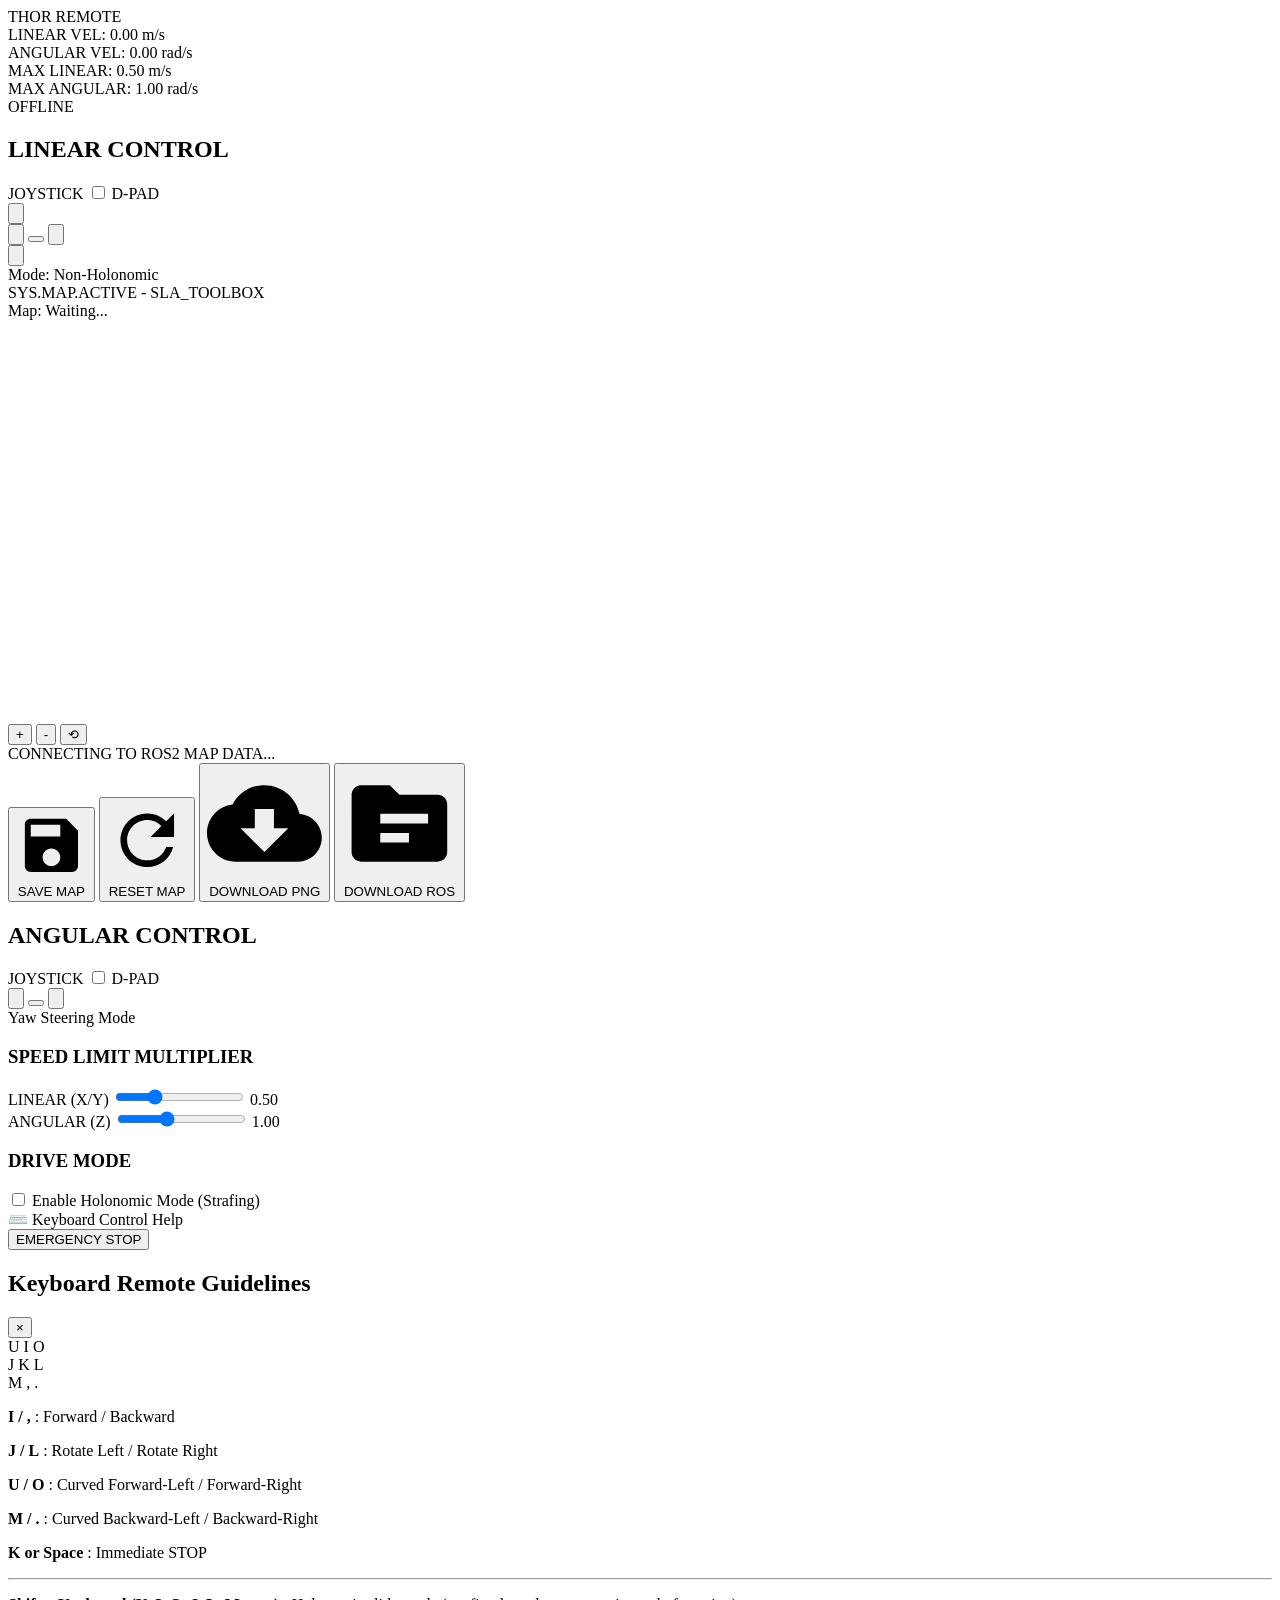
==== src/wheeltec_web_teleop/templates/index.html @ 2f796401 "* 新增一個 Web 介面，用於手動建圖的控制及查看" ====
<!DOCTYPE html>
<html lang="en">
<head>
    <meta charset="UTF-8">
    <meta name="viewport" content="width=device-width, initial-scale=1.0, maximum-scale=1.0, user-scalable=no">
    <title>Thor Robot Controller</title>
    <!-- Google Fonts for premium futuristic aesthetics -->
    <link rel="preconnect" href="https://fonts.googleapis.com">
    <link rel="preconnect" href="https://fonts.gstatic.com" crossorigin>
    <link href="https://fonts.googleapis.com/css2?family=Inter:wght@300;400;600;700&family=Orbitron:wght@400;700;900&display=swap" rel="stylesheet">
    <link rel="stylesheet" href="/static/css/style.css">
</head>
<body>
    <div class="stars-bg"></div>
    
    <div class="app-container">
        <!-- HEADER / TELEMETRY HUD -->
        <header class="hud-header">
            <div class="hud-logo">
                <span class="logo-accent">THOR</span> REMOTE
            </div>
            
            <div class="hud-telemetry">
                <div class="tel-item">
                    <span class="tel-label">LINEAR VEL:</span>
                    <span class="tel-value" id="val-vx">0.00 m/s</span>
                </div>
                <div class="tel-item">
                    <span class="tel-label">ANGULAR VEL:</span>
                    <span class="tel-value" id="val-wz">0.00 rad/s</span>
                </div>
                <div class="tel-item">
                    <span class="tel-label">MAX LINEAR:</span>
                    <span class="tel-value text-cyan" id="val-limit-linear">0.50 m/s</span>
                </div>
                <div class="tel-item">
                    <span class="tel-label">MAX ANGULAR:</span>
                    <span class="tel-value text-purple" id="val-limit-angular">1.00 rad/s</span>
                </div>
            </div>

            <div class="hud-status">
                <div class="status-indicator offline" id="status-dot"></div>
                <span class="status-text" id="status-text">OFFLINE</span>
            </div>
        </header>

        <!-- MAIN DUAL-GRIP PANEL -->
        <main class="remote-grid">
            <!-- LEFT GRIP (LINEAR CONTROLLER) -->
            <section class="grip-panel left-grip">
                <div class="grip-header">
                    <h2>LINEAR CONTROL</h2>
                    <div class="control-switch-container">
                        <label class="switch-label">JOYSTICK</label>
                        <label class="toggle-switch">
                            <input type="checkbox" id="toggle-left-control">
                            <span class="slider"></span>
                        </label>
                        <label class="switch-label">D-PAD</label>
                    </div>
                </div>

                <div class="controller-viewport">
                    <!-- Joystick Container -->
                    <div class="joystick-wrapper" id="left-joystick-container">
                        <div class="joystick-ring">
                            <div class="joystick-handle" id="left-joystick-handle"></div>
                            <div class="axis-guide x-axis"></div>
                            <div class="axis-guide y-axis"></div>
                        </div>
                    </div>

                    <!-- Button D-Pad Container (Hidden by default) -->
                    <div class="dpad-wrapper hidden" id="left-dpad">
                        <div class="dpad-grid">
                            <div></div>
                            <button class="dpad-btn btn-up" id="btn-linear-forward" title="Forward">
                                <svg viewBox="0 0 24 24"><path d="M7 14l5-5 5 5z"/></svg>
                            </button>
                            <div></div>
                            
                            <button class="dpad-btn btn-left" id="btn-linear-left" title="Strafe Left">
                                <svg viewBox="0 0 24 24"><path d="M14 7l-5 5 5 5z"/></svg>
                            </button>
                            <button class="dpad-btn btn-center" id="btn-linear-stop" title="Stop">
                                <div class="stop-inner"></div>
                            </button>
                            <button class="dpad-btn btn-right" id="btn-linear-right" title="Strafe Right">
                                <svg viewBox="0 0 24 24"><path d="M10 17l5-5-5-5z"/></svg>
                            </button>
                            
                            <div></div>
                            <button class="dpad-btn btn-down" id="btn-linear-backward" title="Backward">
                                <svg viewBox="0 0 24 24"><path d="M7 10l5 5 5-5z"/></svg>
                            </button>
                            <div></div>
                        </div>
                    </div>
                </div>
                <div class="grip-footer">
                    <span class="sub-label" id="left-mode-indicator">Mode: Non-Holonomic</span>
                </div>
            </section>

            <!-- CENTER MONITOR (MAP SCREEN) -->
            <section class="monitor-panel">
                <div class="monitor-screen">
                    <div class="scanlines"></div>
                    <div class="monitor-header-bar">
                        <span class="terminal-text">SYS.MAP.ACTIVE - SLA_TOOLBOX</span>
                        <div class="monitor-resolution" id="map-telemetry">Map: Waiting...</div>
                    </div>
                    
                    <div class="map-container">
                        <canvas id="map-canvas" width="400" height="400"></canvas>
                        <div class="map-overlay-grid"></div>
                        <div class="map-controls">
                            <button class="map-ctrl-btn" id="btn-zoom-in" title="Zoom In">+</button>
                            <button class="map-ctrl-btn" id="btn-zoom-out" title="Zoom Out">-</button>
                            <button class="map-ctrl-btn" id="btn-zoom-reset" title="Reset View">⟲</button>
                        </div>
                        <div class="map-loading" id="map-placeholder">
                            <div class="radar-sweep"></div>
                            <span class="pulse-text">CONNECTING TO ROS2 MAP DATA...</span>
                        </div>
                    </div>

                    <div class="monitor-actions">
                        <button class="action-btn" id="btn-save-robot" title="Save map on robot storage">
                            <svg viewBox="0 0 24 24" class="icon"><path d="M17 3H5c-1.11 0-2 .9-2 2v14c0 1.1.89 2 2 2h14c1.1 0 2-.9 2-2V7l-4-4zm-5 16c-1.66 0-3-1.34-3-3s1.34-3 3-3 3 1.34 3 3-1.34 3-3 3zm3-10H5V5h10v4z"/></svg>
                            SAVE MAP
                        </button>
                        <button class="action-btn btn-danger-hover" id="btn-reset-map" title="Reset SLAM mapping database">
                            <svg viewBox="0 0 24 24" class="icon"><path d="M17.65 6.35C16.2 4.9 14.21 4 12 4c-4.42 0-7.99 3.58-7.99 8s3.57 8 7.99 8c3.73 0 6.84-2.55 7.73-6h-2.08c-.82 2.33-3.04 4-5.65 4-3.31 0-6-2.69-6-6s2.69-6 6-6c1.66 0 3.14.69 4.22 1.78L13 11h7V4l-2.35 2.35z"/></svg>
                            RESET MAP
                        </button>
                        <button class="action-btn" id="btn-download-png" title="Download map as PNG file">
                            <svg viewBox="0 0 24 24" class="icon"><path d="M19.35 10.04C18.67 6.59 15.64 4 12 4 9.11 4 6.6 5.64 5.35 8.04 2.34 8.36 0 10.91 0 14c0 3.31 2.69 6 6 6h13c2.76 0 5-2.24 5-5 0-2.64-2.05-4.78-4.65-4.96zM17 13l-5 5-5-5h3V9h4v4h3z"/></svg>
                            DOWNLOAD PNG
                        </button>
                        <button class="action-btn" id="btn-download-ros" title="Download ROS Map configuration ZIP">
                            <svg viewBox="0 0 24 24" class="icon"><path d="M20 6h-8l-2-2H4c-1.11 0-1.99.89-1.99 2L2 18c0 1.11.89 2 2 2h16c1.11 0 2-.89 2-2V8c0-1.11-.89-2-2-2zm-6 10H8v-2h6v2zm4-4H8v-2h10v2z"/></svg>
                            DOWNLOAD ROS
                        </button>
                    </div>
                </div>
            </section>

            <!-- RIGHT GRIP (ANGULAR CONTROLLER) -->
            <section class="grip-panel right-grip">
                <div class="grip-header">
                    <h2>ANGULAR CONTROL</h2>
                    <div class="control-switch-container">
                        <label class="switch-label">JOYSTICK</label>
                        <label class="toggle-switch">
                            <input type="checkbox" id="toggle-right-control">
                            <span class="slider"></span>
                        </label>
                        <label class="switch-label">D-PAD</label>
                    </div>
                </div>

                <div class="controller-viewport">
                    <!-- Joystick Container -->
                    <div class="joystick-wrapper" id="right-joystick-container">
                        <div class="joystick-ring">
                            <div class="joystick-handle" id="right-joystick-handle"></div>
                            <div class="axis-guide x-axis"></div>
                            <div class="axis-guide y-axis"></div>
                        </div>
                    </div>

                    <!-- Button D-Pad Container (Hidden by default) -->
                    <div class="dpad-wrapper hidden" id="right-dpad">
                        <div class="dpad-grid">
                            <div></div>
                            <div></div>
                            <div></div>
                            
                            <button class="dpad-btn btn-left" id="btn-turn-left" title="Rotate Left">
                                <svg viewBox="0 0 24 24"><path d="M12.5 8c-2.65 0-5.05 1-6.9 2.6L2 7v9h9l-3.62-3.62c1.39-1.16 3.16-1.88 5.12-1.88 3.54 0 6.55 2.31 7.6 5.5l2.37-.78C21.08 11.03 17.15 8 12.5 8z"/></svg>
                            </button>
                            <button class="dpad-btn btn-center" id="btn-angular-stop" title="Stop rotation">
                                <div class="stop-inner"></div>
                            </button>
                            <button class="dpad-btn btn-right" id="btn-turn-right" title="Rotate Right">
                                <svg viewBox="0 0 24 24"><path d="M18.4 10.6C16.55 9 14.15 8 11.5 8c-4.65 0-8.58 3.03-9.96 7.22L3.9 16c1.05-3.19 4.05-5.5 7.6-5.5 1.95 0 3.73.72 5.12 1.88L13 16h9V7l-3.6 3.6z"/></svg>
                            </button>
                            
                            <div></div>
                            <div></div>
                            <div></div>
                        </div>
                    </div>
                </div>
                <div class="grip-footer">
                    <span class="sub-label">Yaw Steering Mode</span>
                </div>
            </section>
        </main>

        <!-- SETTINGS / EXTRA CONFIGURE SECTION -->
        <footer class="control-footer">
            <div class="footer-card card-sliders">
                <h3>SPEED LIMIT MULTIPLIER</h3>
                <div class="slider-row">
                    <label>LINEAR (X/Y)</label>
                    <input type="range" id="slider-linear" min="0.1" max="1.5" step="0.05" value="0.5">
                    <span class="slider-val" id="val-slider-linear">0.50</span>
                </div>
                <div class="slider-row">
                    <label>ANGULAR (Z)</label>
                    <input type="range" id="slider-angular" min="0.1" max="2.5" step="0.05" value="1.0">
                    <span class="slider-val" id="val-slider-angular">1.00</span>
                </div>
            </div>

            <div class="footer-card card-modes">
                <h3>DRIVE MODE</h3>
                <div class="mode-toggles">
                    <label class="checkbox-container">
                        <input type="checkbox" id="check-holonomic">
                        <span class="checkmark"></span>
                        Enable Holonomic Mode (Strafing)
                    </label>
                </div>
                <div class="help-section">
                    <span class="help-toggle" id="help-toggle">⌨️ Keyboard Control Help</span>
                </div>
            </div>

            <div class="footer-card card-estop">
                <button class="estop-btn" id="btn-estop">
                    <span>EMERGENCY</span>
                    <span>STOP</span>
                </button>
            </div>
        </footer>
    </div>

    <!-- Keyboard help modal -->
    <div class="modal-overlay hidden" id="help-modal">
        <div class="modal-content">
            <div class="modal-header">
                <h2>Keyboard Remote Guidelines</h2>
                <button class="close-btn" id="modal-close">&times;</button>
            </div>
            <div class="modal-body">
                <div class="kbd-layout">
                    <div class="kbd-row">
                        <span class="kbd-key">U</span>
                        <span class="kbd-key">I</span>
                        <span class="kbd-key">O</span>
                    </div>
                    <div class="kbd-row">
                        <span class="kbd-key">J</span>
                        <span class="kbd-key">K</span>
                        <span class="kbd-key">L</span>
                    </div>
                    <div class="kbd-row">
                        <span class="kbd-key">M</span>
                        <span class="kbd-key">,</span>
                        <span class="kbd-key">.</span>
                    </div>
                </div>
                <div class="kbd-details">
                    <p><strong>I / ,</strong> : Forward / Backward</p>
                    <p><strong>J / L</strong> : Rotate Left / Rotate Right</p>
                    <p><strong>U / O</strong> : Curved Forward-Left / Forward-Right</p>
                    <p><strong>M / .</strong> : Curved Backward-Left / Backward-Right</p>
                    <p><strong>K or Space</strong> : Immediate STOP</p>
                    <hr>
                    <p><strong>Shift + Keyboard (U, I, O, J, L, M, &lt;, &gt;)</strong> : Holonomic slide mode (strafing lateral movement instead of rotating)</p>
                </div>
            </div>
        </div>
    </div>
    
    <script src="/static/js/app.js"></script>
</body>
</html>
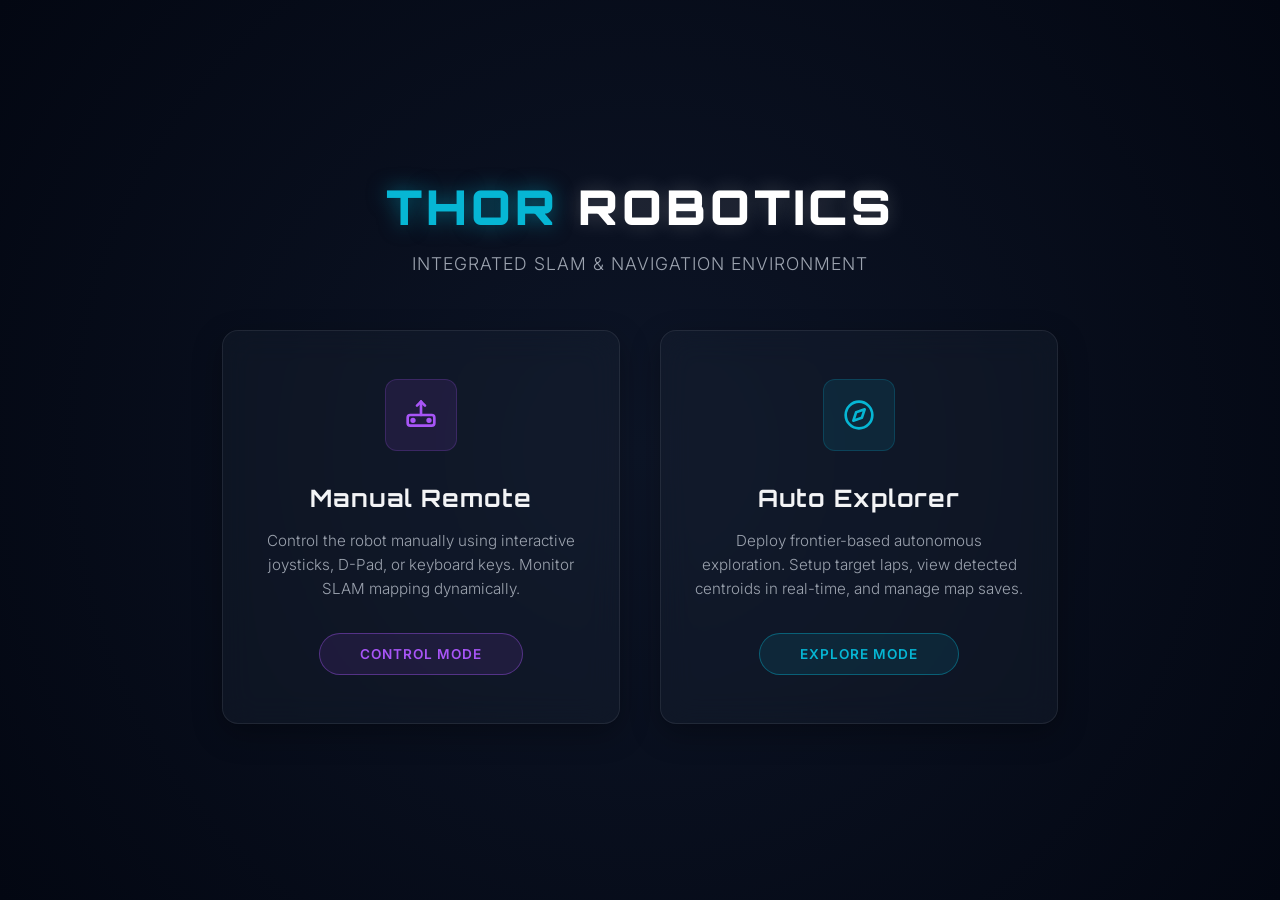
==== commit 11f1025b: "建立模擬遙控的頁面" ====
--- a/src/wheeltec_web_teleop/templates/index.html
+++ b/src/wheeltec_web_teleop/templates/index.html
@@ -2,281 +2,215 @@
 <html lang="en">
 <head>
     <meta charset="UTF-8">
-    <meta name="viewport" content="width=device-width, initial-scale=1.0, maximum-scale=1.0, user-scalable=no">
-    <title>Thor Robot Controller</title>
-    <!-- Google Fonts for premium futuristic aesthetics -->
+    <meta name="viewport" content="width=device-width, initial-scale=1.0">
+    <title>Thor Robot Portal</title>
+    <!-- Google Fonts -->
     <link rel="preconnect" href="https://fonts.googleapis.com">
     <link rel="preconnect" href="https://fonts.gstatic.com" crossorigin>
-    <link href="https://fonts.googleapis.com/css2?family=Inter:wght@300;400;600;700&family=Orbitron:wght@400;700;900&display=swap" rel="stylesheet">
+    <link href="https://fonts.googleapis.com/css2?family=Inter:wght@300;400;600;700&family=Orbitron:wght@500;700;900&display=swap" rel="stylesheet" media="print" onload="this.media='all'">
     <link rel="stylesheet" href="/static/css/style.css">
+    <style>
+        body {
+            margin: 0;
+            padding: 0;
+            min-height: 100vh;
+            display: flex;
+            justify-content: center;
+            align-items: center;
+            font-family: 'Inter', sans-serif;
+            background: radial-gradient(circle at center, #0d1527 0%, #030712 100%);
+            color: #f3f4f6;
+            overflow: hidden;
+        }
+        .portal-container {
+            position: relative;
+            z-index: 10;
+            width: 100%;
+            max-width: 900px;
+            padding: 2rem;
+            box-sizing: border-box;
+            text-align: center;
+        }
+        .portal-header {
+            margin-bottom: 3.5rem;
+        }
+        .portal-logo {
+            font-family: 'Orbitron', sans-serif;
+            font-size: 3rem;
+            font-weight: 900;
+            letter-spacing: 4px;
+            color: #ffffff;
+            text-shadow: 0 0 20px rgba(255, 255, 255, 0.2);
+            margin: 0;
+        }
+        .portal-logo span {
+            color: #06b6d4; /* cyan */
+            text-shadow: 0 0 20px rgba(6, 182, 212, 0.5);
+        }
+        .portal-subtitle {
+            font-size: 1.1rem;
+            color: #9ca3af;
+            margin-top: 1rem;
+            letter-spacing: 1px;
+            font-weight: 300;
+        }
+        .portal-grid {
+            display: grid;
+            grid-template-columns: repeat(auto-fit, minmax(360px, 1fr));
+            gap: 2.5rem;
+            margin-top: 2rem;
+        }
+        .portal-card {
+            background: rgba(30, 41, 59, 0.3);
+            backdrop-filter: blur(16px);
+            -webkit-backdrop-filter: blur(16px);
+            border: 1px solid rgba(255, 255, 255, 0.08);
+            border-radius: 16px;
+            padding: 3rem 2rem;
+            text-decoration: none;
+            color: inherit;
+            transition: all 0.4s cubic-bezier(0.16, 1, 0.3, 1);
+            display: flex;
+            flex-direction: column;
+            align-items: center;
+            position: relative;
+            overflow: hidden;
+            box-shadow: 0 10px 30px rgba(0, 0, 0, 0.3);
+        }
+        .portal-card::before {
+            content: '';
+            position: absolute;
+            top: 0;
+            left: 0;
+            width: 100%;
+            height: 100%;
+            background: linear-gradient(180deg, rgba(255, 255, 255, 0.05) 0%, rgba(255, 255, 255, 0) 100%);
+            opacity: 0;
+            transition: opacity 0.4s ease;
+        }
+        .portal-card:hover {
+            transform: translateY(-8px);
+            border-color: rgba(6, 182, 212, 0.4);
+            box-shadow: 0 20px 40px rgba(6, 182, 212, 0.15);
+        }
+        .portal-card:hover::before {
+            opacity: 1;
+        }
+        .portal-card.teleop-card:hover {
+            border-color: rgba(168, 85, 247, 0.4); /* purple */
+            box-shadow: 0 20px 40px rgba(168, 85, 247, 0.15);
+        }
+        .card-icon {
+            width: 70px;
+            height: 70px;
+            border-radius: 12px;
+            display: flex;
+            justify-content: center;
+            align-items: center;
+            margin-bottom: 2rem;
+            background: rgba(6, 182, 212, 0.1);
+            border: 1px solid rgba(6, 182, 212, 0.2);
+            color: #06b6d4;
+            transition: all 0.4s ease;
+        }
+        .teleop-card .card-icon {
+            background: rgba(168, 85, 247, 0.1);
+            border: 1px solid rgba(168, 85, 247, 0.2);
+            color: #a855f7;
+        }
+        .portal-card:hover .card-icon {
+            transform: scale(1.1);
+            background: #06b6d4;
+            color: #0f172a;
+            box-shadow: 0 0 20px rgba(6, 182, 212, 0.4);
+        }
+        .portal-card.teleop-card:hover .card-icon {
+            background: #a855f7;
+            color: #0f172a;
+            box-shadow: 0 0 20px rgba(168, 85, 247, 0.4);
+        }
+        .card-title {
+            font-family: 'Orbitron', sans-serif;
+            font-size: 1.5rem;
+            font-weight: 700;
+            margin: 0 0 1rem 0;
+            letter-spacing: 1px;
+        }
+        .card-desc {
+            font-size: 0.95rem;
+            color: #9ca3af;
+            line-height: 1.6;
+            margin: 0 0 2rem 0;
+            font-weight: 300;
+        }
+        .enter-btn {
+            padding: 0.75rem 2.5rem;
+            border-radius: 30px;
+            font-weight: 600;
+            letter-spacing: 1px;
+            text-transform: uppercase;
+            font-size: 0.85rem;
+            border: 1px solid rgba(6, 182, 212, 0.4);
+            background: rgba(6, 182, 212, 0.1);
+            color: #06b6d4;
+            transition: all 0.3s ease;
+        }
+        .teleop-card .enter-btn {
+            border-color: rgba(168, 85, 247, 0.4);
+            background: rgba(168, 85, 247, 0.1);
+            color: #a855f7;
+        }
+        .portal-card:hover .enter-btn {
+            background: #06b6d4;
+            color: #0f172a;
+            box-shadow: 0 4px 15px rgba(6, 182, 212, 0.3);
+        }
+        .portal-card.teleop-card:hover .enter-btn {
+            background: #a855f7;
+            color: #0f172a;
+            box-shadow: 0 4px 15px rgba(168, 85, 247, 0.3);
+        }
+    </style>
 </head>
 <body>
     <div class="stars-bg"></div>
-    
-    <div class="app-container">
-        <!-- HEADER / TELEMETRY HUD -->
-        <header class="hud-header">
-            <div class="hud-logo">
-                <span class="logo-accent">THOR</span> REMOTE
-            </div>
-            
-            <div class="hud-telemetry">
-                <div class="tel-item">
-                    <span class="tel-label">LINEAR VEL:</span>
-                    <span class="tel-value" id="val-vx">0.00 m/s</span>
-                </div>
-                <div class="tel-item">
-                    <span class="tel-label">ANGULAR VEL:</span>
-                    <span class="tel-value" id="val-wz">0.00 rad/s</span>
-                </div>
-                <div class="tel-item">
-                    <span class="tel-label">MAX LINEAR:</span>
-                    <span class="tel-value text-cyan" id="val-limit-linear">0.50 m/s</span>
-                </div>
-                <div class="tel-item">
-                    <span class="tel-label">MAX ANGULAR:</span>
-                    <span class="tel-value text-purple" id="val-limit-angular">1.00 rad/s</span>
-                </div>
-            </div>
-
-            <div class="hud-status">
-                <div class="status-indicator offline" id="status-dot"></div>
-                <span class="status-text" id="status-text">OFFLINE</span>
-            </div>
+    <div class="portal-container">
+        <header class="portal-header">
+            <h1 class="portal-logo"><span>THOR</span> ROBOTICS</h1>
+            <div class="portal-subtitle">INTEGRATED SLAM & NAVIGATION ENVIRONMENT</div>
         </header>
 
-        <!-- MAIN DUAL-GRIP PANEL -->
-        <main class="remote-grid">
-            <!-- LEFT GRIP (LINEAR CONTROLLER) -->
-            <section class="grip-panel left-grip">
-                <div class="grip-header">
-                    <h2>LINEAR CONTROL</h2>
-                    <div class="control-switch-container">
-                        <label class="switch-label">JOYSTICK</label>
-                        <label class="toggle-switch">
-                            <input type="checkbox" id="toggle-left-control">
-                            <span class="slider"></span>
-                        </label>
-                        <label class="switch-label">D-PAD</label>
-                    </div>
+        <div class="portal-grid">
+            <!-- MANUAL TELEOP CARD -->
+            <a href="/teleop" class="portal-card teleop-card">
+                <div class="card-icon">
+                    <svg width="32" height="32" viewBox="0 0 24 24" fill="none" stroke="currentColor" stroke-width="2" stroke-linecap="round" stroke-linejoin="round">
+                        <rect x="2" y="12" width="20" height="8" rx="2" ry="2"></rect>
+                        <path d="M12 2v10"></path>
+                        <path d="M12 2l-3 3"></path>
+                        <path d="M12 2l3 3"></path>
+                        <circle cx="6" cy="16" r="1"></circle>
+                        <circle cx="18" cy="16" r="1"></circle>
+                    </svg>
                 </div>
+                <h2 class="card-title">Manual Remote</h2>
+                <p class="card-desc">Control the robot manually using interactive joysticks, D-Pad, or keyboard keys. Monitor SLAM mapping dynamically.</p>
+                <div class="enter-btn">Control Mode</div>
+            </a>
 
-                <div class="controller-viewport">
-                    <!-- Joystick Container -->
-                    <div class="joystick-wrapper" id="left-joystick-container">
-                        <div class="joystick-ring">
-                            <div class="joystick-handle" id="left-joystick-handle"></div>
-                            <div class="axis-guide x-axis"></div>
-                            <div class="axis-guide y-axis"></div>
-                        </div>
-                    </div>
-
-                    <!-- Button D-Pad Container (Hidden by default) -->
-                    <div class="dpad-wrapper hidden" id="left-dpad">
-                        <div class="dpad-grid">
-                            <div></div>
-                            <button class="dpad-btn btn-up" id="btn-linear-forward" title="Forward">
-                                <svg viewBox="0 0 24 24"><path d="M7 14l5-5 5 5z"/></svg>
-                            </button>
-                            <div></div>
-                            
-                            <button class="dpad-btn btn-left" id="btn-linear-left" title="Strafe Left">
-                                <svg viewBox="0 0 24 24"><path d="M14 7l-5 5 5 5z"/></svg>
-                            </button>
-                            <button class="dpad-btn btn-center" id="btn-linear-stop" title="Stop">
-                                <div class="stop-inner"></div>
-                            </button>
-                            <button class="dpad-btn btn-right" id="btn-linear-right" title="Strafe Right">
-                                <svg viewBox="0 0 24 24"><path d="M10 17l5-5-5-5z"/></svg>
-                            </button>
-                            
-                            <div></div>
-                            <button class="dpad-btn btn-down" id="btn-linear-backward" title="Backward">
-                                <svg viewBox="0 0 24 24"><path d="M7 10l5 5 5-5z"/></svg>
-                            </button>
-                            <div></div>
-                        </div>
-                    </div>
+            <!-- AUTONOMOUS EXPLORATION CARD -->
+            <a href="/explorer" class="portal-card">
+                <div class="card-icon">
+                    <svg width="32" height="32" viewBox="0 0 24 24" fill="none" stroke="currentColor" stroke-width="2" stroke-linecap="round" stroke-linejoin="round">
+                        <circle cx="12" cy="12" r="10"></circle>
+                        <polygon points="16.24 7.76 14.12 14.12 7.76 16.24 9.88 9.88 16.24 7.76"></polygon>
+                    </svg>
                 </div>
-                <div class="grip-footer">
-                    <span class="sub-label" id="left-mode-indicator">Mode: Non-Holonomic</span>
-                </div>
-            </section>
-
-            <!-- CENTER MONITOR (MAP SCREEN) -->
-            <section class="monitor-panel">
-                <div class="monitor-screen">
-                    <div class="scanlines"></div>
-                    <div class="monitor-header-bar">
-                        <span class="terminal-text">SYS.MAP.ACTIVE - SLA_TOOLBOX</span>
-                        <div class="monitor-resolution" id="map-telemetry">Map: Waiting...</div>
-                    </div>
-                    
-                    <div class="map-container">
-                        <canvas id="map-canvas" width="400" height="400"></canvas>
-                        <div class="map-overlay-grid"></div>
-                        <div class="map-controls">
-                            <button class="map-ctrl-btn" id="btn-zoom-in" title="Zoom In">+</button>
-                            <button class="map-ctrl-btn" id="btn-zoom-out" title="Zoom Out">-</button>
-                            <button class="map-ctrl-btn" id="btn-zoom-reset" title="Reset View">⟲</button>
-                        </div>
-                        <div class="map-loading" id="map-placeholder">
-                            <div class="radar-sweep"></div>
-                            <span class="pulse-text">CONNECTING TO ROS2 MAP DATA...</span>
-                        </div>
-                    </div>
-
-                    <div class="monitor-actions">
-                        <button class="action-btn" id="btn-save-robot" title="Save map on robot storage">
-                            <svg viewBox="0 0 24 24" class="icon"><path d="M17 3H5c-1.11 0-2 .9-2 2v14c0 1.1.89 2 2 2h14c1.1 0 2-.9 2-2V7l-4-4zm-5 16c-1.66 0-3-1.34-3-3s1.34-3 3-3 3 1.34 3 3-1.34 3-3 3zm3-10H5V5h10v4z"/></svg>
-                            SAVE MAP
-                        </button>
-                        <button class="action-btn btn-danger-hover" id="btn-reset-map" title="Reset SLAM mapping database">
-                            <svg viewBox="0 0 24 24" class="icon"><path d="M17.65 6.35C16.2 4.9 14.21 4 12 4c-4.42 0-7.99 3.58-7.99 8s3.57 8 7.99 8c3.73 0 6.84-2.55 7.73-6h-2.08c-.82 2.33-3.04 4-5.65 4-3.31 0-6-2.69-6-6s2.69-6 6-6c1.66 0 3.14.69 4.22 1.78L13 11h7V4l-2.35 2.35z"/></svg>
-                            RESET MAP
-                        </button>
-                        <button class="action-btn" id="btn-download-png" title="Download map as PNG file">
-                            <svg viewBox="0 0 24 24" class="icon"><path d="M19.35 10.04C18.67 6.59 15.64 4 12 4 9.11 4 6.6 5.64 5.35 8.04 2.34 8.36 0 10.91 0 14c0 3.31 2.69 6 6 6h13c2.76 0 5-2.24 5-5 0-2.64-2.05-4.78-4.65-4.96zM17 13l-5 5-5-5h3V9h4v4h3z"/></svg>
-                            DOWNLOAD PNG
-                        </button>
-                        <button class="action-btn" id="btn-download-ros" title="Download ROS Map configuration ZIP">
-                            <svg viewBox="0 0 24 24" class="icon"><path d="M20 6h-8l-2-2H4c-1.11 0-1.99.89-1.99 2L2 18c0 1.11.89 2 2 2h16c1.11 0 2-.89 2-2V8c0-1.11-.89-2-2-2zm-6 10H8v-2h6v2zm4-4H8v-2h10v2z"/></svg>
-                            DOWNLOAD ROS
-                        </button>
-                    </div>
-                </div>
-            </section>
-
-            <!-- RIGHT GRIP (ANGULAR CONTROLLER) -->
-            <section class="grip-panel right-grip">
-                <div class="grip-header">
-                    <h2>ANGULAR CONTROL</h2>
-                    <div class="control-switch-container">
-                        <label class="switch-label">JOYSTICK</label>
-                        <label class="toggle-switch">
-                            <input type="checkbox" id="toggle-right-control">
-                            <span class="slider"></span>
-                        </label>
-                        <label class="switch-label">D-PAD</label>
-                    </div>
-                </div>
-
-                <div class="controller-viewport">
-                    <!-- Joystick Container -->
-                    <div class="joystick-wrapper" id="right-joystick-container">
-                        <div class="joystick-ring">
-                            <div class="joystick-handle" id="right-joystick-handle"></div>
-                            <div class="axis-guide x-axis"></div>
-                            <div class="axis-guide y-axis"></div>
-                        </div>
-                    </div>
-
-                    <!-- Button D-Pad Container (Hidden by default) -->
-                    <div class="dpad-wrapper hidden" id="right-dpad">
-                        <div class="dpad-grid">
-                            <div></div>
-                            <div></div>
-                            <div></div>
-                            
-                            <button class="dpad-btn btn-left" id="btn-turn-left" title="Rotate Left">
-                                <svg viewBox="0 0 24 24"><path d="M12.5 8c-2.65 0-5.05 1-6.9 2.6L2 7v9h9l-3.62-3.62c1.39-1.16 3.16-1.88 5.12-1.88 3.54 0 6.55 2.31 7.6 5.5l2.37-.78C21.08 11.03 17.15 8 12.5 8z"/></svg>
-                            </button>
-                            <button class="dpad-btn btn-center" id="btn-angular-stop" title="Stop rotation">
-                                <div class="stop-inner"></div>
-                            </button>
-                            <button class="dpad-btn btn-right" id="btn-turn-right" title="Rotate Right">
-                                <svg viewBox="0 0 24 24"><path d="M18.4 10.6C16.55 9 14.15 8 11.5 8c-4.65 0-8.58 3.03-9.96 7.22L3.9 16c1.05-3.19 4.05-5.5 7.6-5.5 1.95 0 3.73.72 5.12 1.88L13 16h9V7l-3.6 3.6z"/></svg>
-                            </button>
-                            
-                            <div></div>
-                            <div></div>
-                            <div></div>
-                        </div>
-                    </div>
-                </div>
-                <div class="grip-footer">
-                    <span class="sub-label">Yaw Steering Mode</span>
-                </div>
-            </section>
-        </main>
-
-        <!-- SETTINGS / EXTRA CONFIGURE SECTION -->
-        <footer class="control-footer">
-            <div class="footer-card card-sliders">
-                <h3>SPEED LIMIT MULTIPLIER</h3>
-                <div class="slider-row">
-                    <label>LINEAR (X/Y)</label>
-                    <input type="range" id="slider-linear" min="0.1" max="1.5" step="0.05" value="0.5">
-                    <span class="slider-val" id="val-slider-linear">0.50</span>
-                </div>
-                <div class="slider-row">
-                    <label>ANGULAR (Z)</label>
-                    <input type="range" id="slider-angular" min="0.1" max="2.5" step="0.05" value="1.0">
-                    <span class="slider-val" id="val-slider-angular">1.00</span>
-                </div>
-            </div>
-
-            <div class="footer-card card-modes">
-                <h3>DRIVE MODE</h3>
-                <div class="mode-toggles">
-                    <label class="checkbox-container">
-                        <input type="checkbox" id="check-holonomic">
-                        <span class="checkmark"></span>
-                        Enable Holonomic Mode (Strafing)
-                    </label>
-                </div>
-                <div class="help-section">
-                    <span class="help-toggle" id="help-toggle">⌨️ Keyboard Control Help</span>
-                </div>
-            </div>
-
-            <div class="footer-card card-estop">
-                <button class="estop-btn" id="btn-estop">
-                    <span>EMERGENCY</span>
-                    <span>STOP</span>
-                </button>
-            </div>
-        </footer>
-    </div>
-
-    <!-- Keyboard help modal -->
-    <div class="modal-overlay hidden" id="help-modal">
-        <div class="modal-content">
-            <div class="modal-header">
-                <h2>Keyboard Remote Guidelines</h2>
-                <button class="close-btn" id="modal-close">&times;</button>
-            </div>
-            <div class="modal-body">
-                <div class="kbd-layout">
-                    <div class="kbd-row">
-                        <span class="kbd-key">U</span>
-                        <span class="kbd-key">I</span>
-                        <span class="kbd-key">O</span>
-                    </div>
-                    <div class="kbd-row">
-                        <span class="kbd-key">J</span>
-                        <span class="kbd-key">K</span>
-                        <span class="kbd-key">L</span>
-                    </div>
-                    <div class="kbd-row">
-                        <span class="kbd-key">M</span>
-                        <span class="kbd-key">,</span>
-                        <span class="kbd-key">.</span>
-                    </div>
-                </div>
-                <div class="kbd-details">
-                    <p><strong>I / ,</strong> : Forward / Backward</p>
-                    <p><strong>J / L</strong> : Rotate Left / Rotate Right</p>
-                    <p><strong>U / O</strong> : Curved Forward-Left / Forward-Right</p>
-                    <p><strong>M / .</strong> : Curved Backward-Left / Backward-Right</p>
-                    <p><strong>K or Space</strong> : Immediate STOP</p>
-                    <hr>
-                    <p><strong>Shift + Keyboard (U, I, O, J, L, M, &lt;, &gt;)</strong> : Holonomic slide mode (strafing lateral movement instead of rotating)</p>
-                </div>
-            </div>
+                <h2 class="card-title">Auto Explorer</h2>
+                <p class="card-desc">Deploy frontier-based autonomous exploration. Setup target laps, view detected centroids in real-time, and manage map saves.</p>
+                <div class="enter-btn">Explore Mode</div>
+            </a>
         </div>
     </div>
-    
-    <script src="/static/js/app.js"></script>
 </body>
 </html>
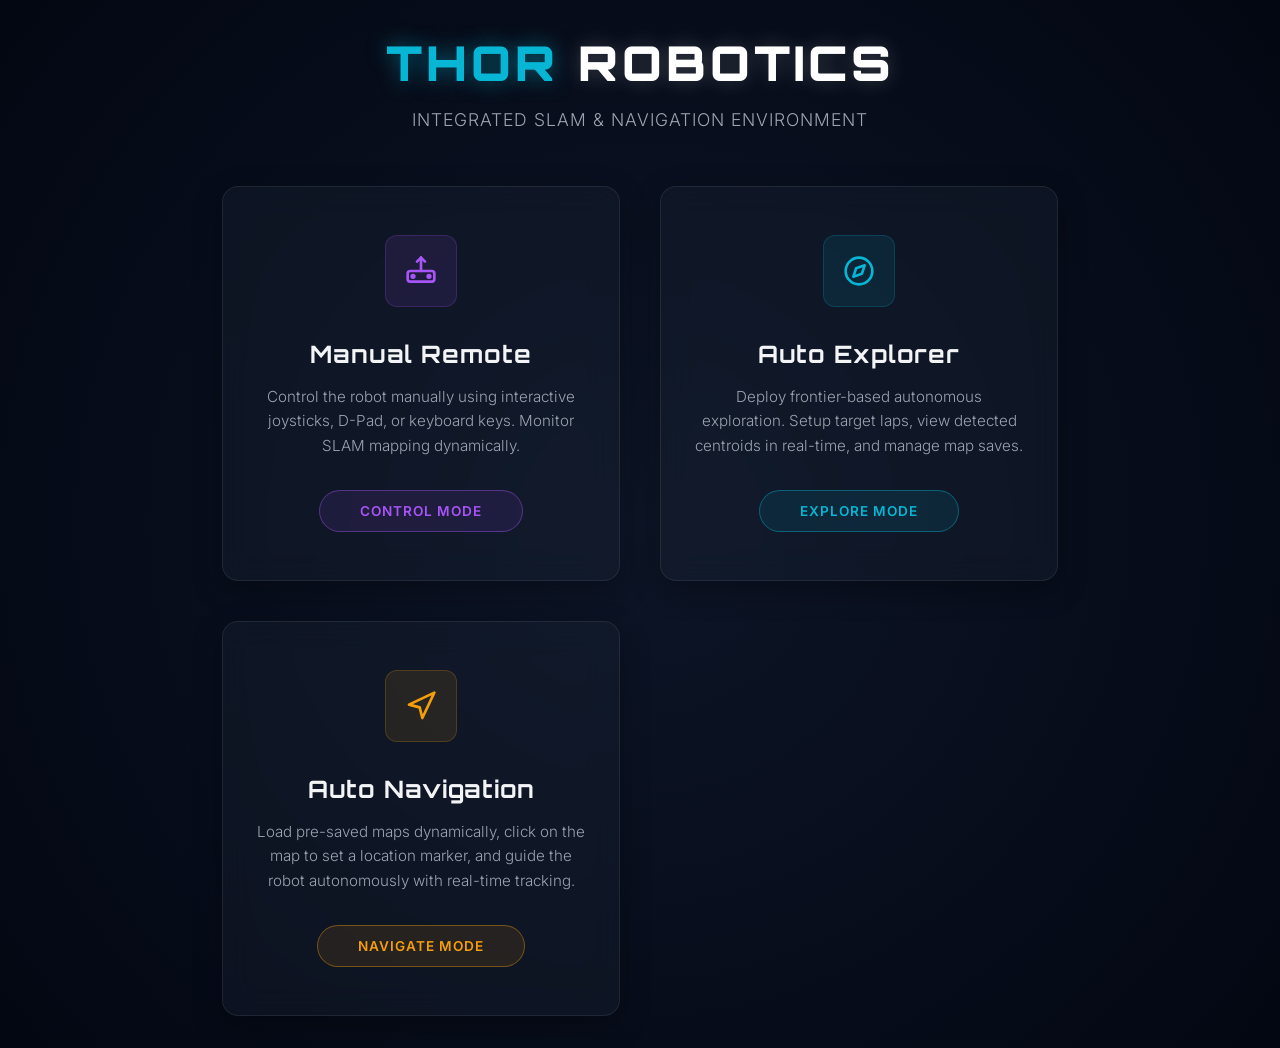
==== commit 3b0053ee: "1. 新增網頁版的自動導航網頁 2. 完成對模擬地圖環境的測試" ====
--- a/src/wheeltec_web_teleop/templates/index.html
+++ b/src/wheeltec_web_teleop/templates/index.html
@@ -169,6 +169,30 @@
             background: #a855f7;
             color: #0f172a;
             box-shadow: 0 4px 15px rgba(168, 85, 247, 0.3);
+        }
+        .portal-card.nav-card:hover {
+            border-color: rgba(245, 158, 11, 0.4);
+            box-shadow: 0 20px 40px rgba(245, 158, 11, 0.15);
+        }
+        .nav-card .card-icon {
+            background: rgba(245, 158, 11, 0.1);
+            border: 1px solid rgba(245, 158, 11, 0.2);
+            color: #f59e0b;
+        }
+        .portal-card.nav-card:hover .card-icon {
+            background: #f59e0b;
+            color: #0f172a;
+            box-shadow: 0 0 20px rgba(245, 158, 11, 0.4);
+        }
+        .nav-card .enter-btn {
+            border-color: rgba(245, 158, 11, 0.4);
+            background: rgba(245, 158, 11, 0.1);
+            color: #f59e0b;
+        }
+        .portal-card.nav-card:hover .enter-btn {
+            background: #f59e0b;
+            color: #0f172a;
+            box-shadow: 0 4px 15px rgba(245, 158, 11, 0.3);
         }
     </style>
 </head>
@@ -210,6 +234,18 @@
                 <p class="card-desc">Deploy frontier-based autonomous exploration. Setup target laps, view detected centroids in real-time, and manage map saves.</p>
                 <div class="enter-btn">Explore Mode</div>
             </a>
+
+            <!-- AUTONOMOUS NAVIGATION CARD -->
+            <a href="/navigation" class="portal-card nav-card">
+                <div class="card-icon">
+                    <svg width="32" height="32" viewBox="0 0 24 24" fill="none" stroke="currentColor" stroke-width="2" stroke-linecap="round" stroke-linejoin="round">
+                        <polygon points="3 11 22 2 13 21 11 13 3 11"></polygon>
+                    </svg>
+                </div>
+                <h2 class="card-title">Auto Navigation</h2>
+                <p class="card-desc">Load pre-saved maps dynamically, click on the map to set a location marker, and guide the robot autonomously with real-time tracking.</p>
+                <div class="enter-btn">Navigate Mode</div>
+            </a>
         </div>
     </div>
 </body>
